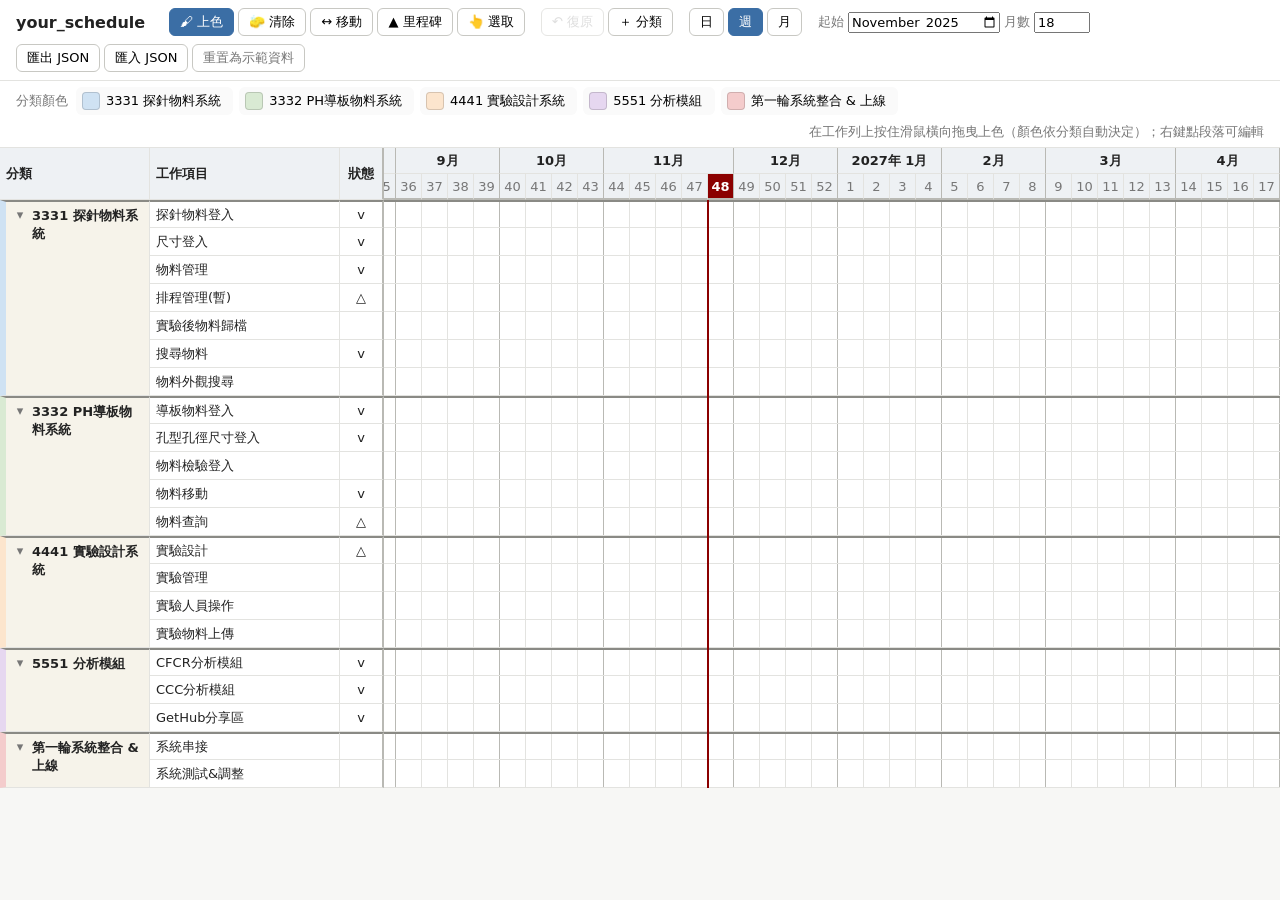
==== static/index.html @ 386b199b "v2.4 feat(gantt): 新增排程塊左右移動功能 - 工具列新增「移動」模式，按住排程塊左右拖曳 - 起點貼齊目前尺度的格子（週＝週一、月＝1 號、日＝當天），長度與文字不變 - 拖曳時原位" ====
<!doctype html>
<html lang="zh-Hant">
<head>
  <meta charset="utf-8">
  <meta name="viewport" content="width=device-width, initial-scale=1">
  <title>your_schedule 甘特圖</title>
  <link rel="stylesheet" href="style.css">
</head>
<body>
  <header class="toolbar">
    <h1>your_schedule</h1>

    <div class="group" id="modes" aria-label="操作模式">
      <button type="button" data-mode="paint" class="active" title="按住拖曳替工作上色">🖌 上色</button>
      <button type="button" data-mode="erase" title="按住拖曳清除上色">🧽 清除</button>
      <button type="button" data-mode="move" title="按住排程塊左右拖曳移動">↔ 移動</button>
      <button type="button" data-mode="milestone" title="點格子新增或編輯里程碑">▲ 里程碑</button>
      <button type="button" data-mode="select" title="點段落或里程碑編輯">👆 選取</button>
    </div>

    <div class="group">
      <button type="button" id="btn-undo" title="Ctrl+Z">↶ 復原</button>
      <button type="button" id="btn-add-cat">＋ 分類</button>
    </div>

    <div class="group" id="scales" aria-label="時間尺度">
      <button type="button" data-scale="day" title="一格＝一天">日</button>
      <button type="button" data-scale="week" title="一格＝一週（週一開始）">週</button>
      <button type="button" data-scale="month" title="一格＝一個月">月</button>
    </div>

    <div class="group">
      <label>起始 <input type="month" id="tl-start"></label>
      <label>月數 <input type="number" id="tl-months" min="1" max="60"></label>
    </div>

    <div class="group">
      <button type="button" id="btn-export">匯出 JSON</button>
      <button type="button" id="btn-import">匯入 JSON</button>
      <input type="file" id="file-import" accept="application/json,.json" hidden>
      <button type="button" id="btn-reset" class="subtle">重置為示範資料</button>
    </div>
  </header>

  <section class="legend-bar">
    <span class="legend-title">分類顏色</span>
    <div id="legend"></div>
    <span class="hint" id="hint"></span>
  </section>

  <main class="scroller" id="scroller">
    <div class="gantt" id="gantt"></div>
  </main>

  <div class="tip" id="tip" hidden></div>

  <dialog id="dlg">
    <form method="dialog" id="dlg-form">
      <h2 id="dlg-title"></h2>
      <div id="dlg-body"></div>
      <menu id="dlg-actions"></menu>
    </form>
  </dialog>

  <script src="store.js"></script>
  <script src="timescale.js"></script>
  <script src="gantt.js"></script>
  <script src="app.js"></script>
</body>
</html>
---- static/style.css ----
:root {
  --bg: #f7f7f5;
  --panel: #ffffff;
  --text: #222222;
  --muted: #777777;
  --line: #e3e3e0;
  --line-month: #b9b9b4;
  --line-cat: #8a8a85;
  --head-bg: #eef1f4;
  --cat-bg: #f6f3ea;
  --accent: #3b6ea5;
  --milestone: #c0392b;
  --today: #8b0000;

  --cat-w: 150px;
  --task-w: 190px;
  --status-w: 44px;
  --cell-w: 26px;
  --row-h: 28px;
  --head-h: 26px;
}

* {
  box-sizing: border-box;
}

html,
body {
  height: 100%;
  margin: 0;
}

body {
  display: flex;
  flex-direction: column;
  font-family: "Microsoft JhengHei", system-ui, sans-serif;
  font-size: 13px;
  background: var(--bg);
  color: var(--text);
}

button,
input,
select,
textarea {
  font: inherit;
}

button {
  padding: 4px 10px;
  border: 1px solid #c8c8c3;
  border-radius: 6px;
  background: var(--panel);
  cursor: pointer;
}

button:hover {
  border-color: var(--accent);
}

button:disabled {
  opacity: 0.45;
  cursor: default;
}

button.subtle {
  color: var(--muted);
}

/* ---- 工具列 ---- */
.toolbar {
  display: flex;
  flex-wrap: wrap;
  align-items: center;
  gap: 8px 16px;
  padding: 8px 16px;
  background: var(--panel);
  border-bottom: 1px solid var(--line);
}

.toolbar h1 {
  margin: 0 8px 0 0;
  font-size: 16px;
}

.toolbar .group {
  display: flex;
  align-items: center;
  gap: 4px;
}

.toolbar label {
  display: flex;
  align-items: center;
  gap: 4px;
  color: var(--muted);
}

.toolbar input[type="number"] {
  width: 56px;
}

#scales button {
  min-width: 34px;
}

#scales button.active,
#modes button.active {
  background: var(--accent);
  border-color: var(--accent);
  color: #fff;
}

/* ---- 圖例 ---- */
.legend-bar {
  display: flex;
  flex-wrap: wrap;
  align-items: center;
  gap: 8px;
  padding: 6px 16px;
  background: var(--panel);
  border-bottom: 1px solid var(--line);
}

.legend-title {
  color: var(--muted);
}

#legend {
  display: flex;
  flex-wrap: wrap;
  gap: 6px;
}

.legend-item {
  display: flex;
  align-items: center;
  gap: 6px;
  padding: 3px 10px 3px 4px;
  border: 2px solid transparent;
  border-radius: 6px;
  background: #fafafa;
}

.swatch {
  display: inline-block;
  width: 18px;
  height: 18px;
  border: 1px solid rgba(0, 0, 0, 0.15);
  border-radius: 4px;
}

.hint {
  margin-left: auto;
  color: var(--muted);
}

/* ---- 甘特主體 ---- */
.scroller {
  flex: 1;
  overflow: auto;
  position: relative;
}

.gantt {
  position: relative;
  display: grid;
  width: max-content;
  user-select: none;
  background: var(--panel);
}

.gantt > div {
  min-height: var(--row-h);
  border-bottom: 1px solid var(--line);
}

/* 左側三欄固定 */
.c-cat,
.c-task,
.c-status {
  position: sticky;
  z-index: 2;
  background: var(--panel);
  display: flex;
  align-items: center;
  padding: 0 6px;
  border-right: 1px solid var(--line);
}

.c-cat {
  left: 0;
  align-items: flex-start;
  padding-top: 5px;
  background: var(--cat-bg);
  font-weight: bold;
}

.c-task {
  left: var(--cat-w);
  gap: 4px;
}

.c-status {
  left: calc(var(--cat-w) + var(--task-w));
  justify-content: center;
  border-right: 2px solid var(--line-month);
  cursor: pointer;
}

.c-status:hover {
  background: #f0f4f8;
}

/* 表頭固定 */
.gantt > .h {
  position: sticky;
  z-index: 3;
  min-height: var(--head-h);
  background: var(--head-bg);
  display: flex;
  align-items: center;
  justify-content: center;
  border-right: 1px solid var(--line);
  font-weight: bold;
}

.h.top {
  top: 0;
}

.gantt > .h.bottom {
  top: var(--head-h);
  font-weight: normal;
  color: var(--muted);
  border-bottom: 2px solid var(--line-month);
}

.h.month,
.h.month-end {
  border-right: 1px solid var(--line-month);
}

.h.corner {
  z-index: 5;
  justify-content: flex-start;
  padding: 0 6px;
}

.h.corner.cat {
  left: 0;
}

.h.corner.task {
  left: var(--cat-w);
}

.h.corner.status {
  left: calc(var(--cat-w) + var(--task-w));
  justify-content: center;
  border-right: 2px solid var(--line-month);
}

/* 日檢視的週末格淡化 */
.gantt > .h.bottom.weekend {
  background: #e2e6ea;
  color: #a0a0a0;
}

/* 目前進度：表頭本格標深紅，主體畫一條貫穿的深紅線
   線的 z-index 低於固定欄與表頭，捲動時會被它們蓋住而不是浮在上面 */
.gantt > .h.bottom.today {
  color: #fff;
  background: var(--today);
  font-weight: bold;
}

.gantt > .today-line {
  min-height: 0;
  border: 0;
  position: absolute;
  top: 0;
  bottom: 0;
  width: 2px;
  margin-left: -1px;
  background: var(--today);
  z-index: 1;
  pointer-events: none;
}

/* 分類的第一列畫粗分隔線 */
.gantt > .cat-first {
  border-top: 2px solid var(--line-cat);
}

.cat-name {
  display: flex;
  align-items: flex-start;
  gap: 4px;
  width: 100%;
}

.cat-name .toggle {
  flex: none;
  width: 16px;
  border: none;
  padding: 0;
  background: none;
  color: var(--muted);
}

.cat-name .label {
  flex: 1;
  cursor: pointer;
  word-break: break-all;
}

/* 浮在分類格右上角，避免滑過時把只有一列的分類撐高 */
.cat-actions {
  display: none;
  position: absolute;
  top: 3px;
  right: 3px;
  gap: 2px;
  padding: 1px;
  border-radius: 5px;
  background: var(--cat-bg);
  box-shadow: 0 1px 4px rgba(0, 0, 0, 0.15);
  font-weight: normal;
}

.c-cat {
  flex-direction: column;
}

.c-cat:hover .cat-actions {
  display: flex;
}

.task-name {
  flex: 1;
  overflow: hidden;
  white-space: nowrap;
  text-overflow: ellipsis;
}

.row-actions {
  display: none;
  gap: 1px;
}

.c-task:hover .row-actions {
  display: flex;
}

.row-actions button,
.cat-actions button {
  padding: 0 3px;
  border: none;
  border-radius: 4px;
  background: none;
  font-size: 12px;
  line-height: 1.4;
}

.row-actions button:hover,
.cat-actions button:hover {
  background: #e8eef5;
}

.collapsed-note {
  color: var(--muted);
  font-style: italic;
}

/* 時間軸：一列一個元素，格線用背景畫
   --month-lines 由 gantt.js 依各月週數動態產生（每月 4 或 5 週），畫在每個月的右緣 */
.tl {
  position: relative;
  background-image:
    var(--month-lines, none),
    linear-gradient(to right, transparent calc(var(--cell-w) - 1px), var(--line) 0);
  background-size:
    100% 100%,
    var(--cell-w) 100%;
  background-repeat: no-repeat, repeat;
  cursor: crosshair;
}

.tl.summary {
  background-color: var(--cat-bg);
  cursor: default;
}

.mode-select .tl,
.mode-milestone .tl {
  cursor: pointer;
}

.bar {
  position: absolute;
  top: 4px;
  bottom: 4px;
  border-radius: 3px;
  border: 1px solid rgba(0, 0, 0, 0.12);
  padding: 0 4px;
  overflow: hidden;
  white-space: nowrap;
  text-overflow: ellipsis;
  font-size: 12px;
  line-height: calc(var(--row-h) - 10px);
  color: #333;
}

.tl.summary .bar {
  opacity: 0.55;
  top: 8px;
  bottom: 8px;
  color: transparent;
}

.mode-select .bar:hover,
.mode-move .bar:hover {
  outline: 2px solid var(--accent);
}

.mode-move .tl {
  cursor: default;
}

.mode-move .bar {
  cursor: grab;
}

/* 移動中：原位置淡化，預覽顯示落點 */
.bar.moving {
  opacity: 0.3;
}

.bar.preview {
  pointer-events: none;
  opacity: 0.75;
  border: 1px dashed #555;
}

.bar.preview.erase {
  background: repeating-linear-gradient(45deg, #fff, #fff 4px, #ddd 4px, #ddd 8px);
}

.ms {
  position: absolute;
  top: 0;
  bottom: 0;
  width: var(--cell-w);
  display: flex;
  align-items: center;
  justify-content: center;
  color: var(--milestone);
  font-size: 14px;
  z-index: 1;
}

.mode-select .ms:hover,
.mode-milestone .ms:hover {
  transform: scale(1.3);
}

/* ---- tooltip ---- */
.tip {
  position: fixed;
  z-index: 50;
  max-width: 280px;
  padding: 6px 9px;
  border-radius: 6px;
  background: rgba(30, 30, 30, 0.92);
  color: #fff;
  font-size: 12px;
  line-height: 1.5;
  white-space: pre-line;
  pointer-events: none;
}

/* ---- 對話框 ---- */
dialog {
  min-width: 340px;
  border: none;
  border-radius: 10px;
  padding: 16px 18px;
  box-shadow: 0 10px 40px rgba(0, 0, 0, 0.25);
}

dialog::backdrop {
  background: rgba(0, 0, 0, 0.25);
}

dialog h2 {
  margin: 0 0 12px;
  font-size: 15px;
}

.field {
  display: flex;
  flex-direction: column;
  gap: 4px;
  margin-bottom: 10px;
}

.field > span {
  color: var(--muted);
}

.field input[type="text"],
.field select,
.field textarea {
  padding: 5px 7px;
  border: 1px solid #c8c8c3;
  border-radius: 5px;
}

.field textarea {
  min-height: 60px;
  resize: vertical;
}

dialog menu {
  display: flex;
  justify-content: flex-end;
  gap: 6px;
  margin: 12px 0 0;
  padding: 0;
}

dialog menu .danger {
  margin-right: auto;
  color: #b03a2e;
}

dialog menu .primary {
  background: var(--accent);
  border-color: var(--accent);
  color: #fff;
}
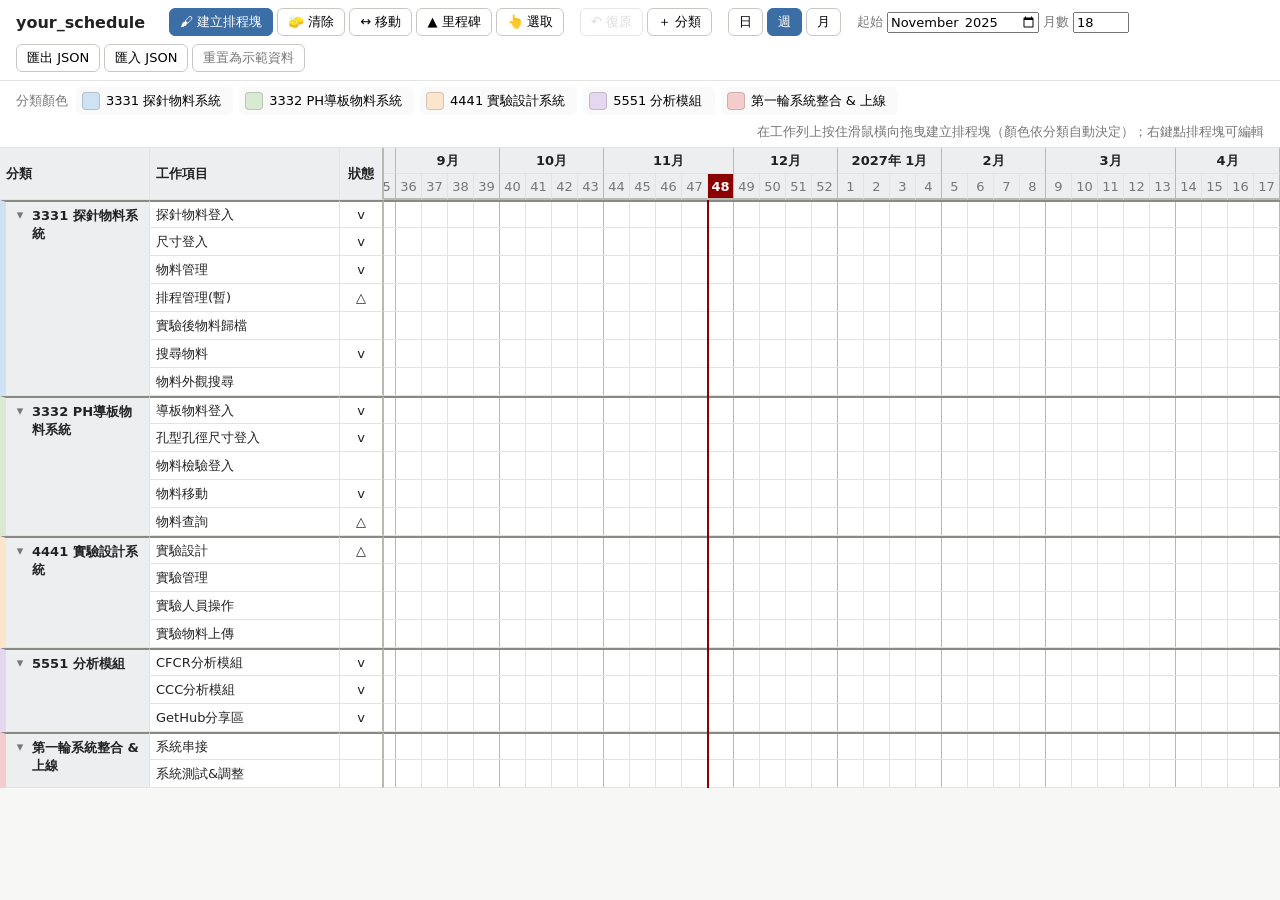
==== commit ed500464: "v2.6 feat(gantt): 反灰蓋上排程塊、分類淡色拉條與介面調整 - 反灰灰欄改蓋在排程塊上（半透明），原因直式置中顯示 - 分類顏色限定淡色，改色改為紅到紫的色相拉條，鮮豔色保留給實際完成" ====
--- a/static/index.html
+++ b/static/index.html
@@ -11,8 +11,8 @@
     <h1>your_schedule</h1>
 
     <div class="group" id="modes" aria-label="操作模式">
-      <button type="button" data-mode="paint" class="active" title="按住拖曳替工作上色">🖌 上色</button>
-      <button type="button" data-mode="erase" title="按住拖曳清除上色">🧽 清除</button>
+      <button type="button" data-mode="paint" class="active" title="按住拖曳建立排程塊">🖌 建立排程塊</button>
+      <button type="button" data-mode="erase" title="按住拖曳清除排程塊">🧽 清除</button>
       <button type="button" data-mode="move" title="按住排程塊左右拖曳移動">↔ 移動</button>
       <button type="button" data-mode="milestone" title="點格子新增或編輯里程碑">▲ 里程碑</button>
       <button type="button" data-mode="select" title="點段落或里程碑編輯">👆 選取</button>
--- a/static/style.css
+++ b/static/style.css
@@ -6,11 +6,13 @@
   --line: #e3e3e0;
   --line-month: #b9b9b4;
   --line-cat: #8a8a85;
-  --head-bg: #eef1f4;
-  --cat-bg: #f6f3ea;
+  --head-bg: #eceef0;
+  --cat-bg: var(--head-bg); /* 分類欄與表頭同色 */
   --accent: #3b6ea5;
   --milestone: #c0392b;
   --today: #8b0000;
+  --blocked: rgba(150, 150, 150, 0.38);
+  --blocked-head: #d5d9de;
 
   --cat-w: 150px;
   --task-w: 190px;
@@ -261,10 +263,98 @@
   border-right: 2px solid var(--line-month);
 }
 
-/* 日檢視的週末格淡化 */
-.gantt > .h.bottom.weekend {
-  background: #e2e6ea;
-  color: #a0a0a0;
+/* 反灰（不排工作）：表頭格灰底，主體畫一塊半透明灰欄，原因直式置中顯示
+   灰欄 z-index 1 蓋在排程塊上面（看得出那幾天沒有工作，但透過去仍看得到區塊是連續的）；
+   ▲ 里程碑與進度線排在它後面所以仍在上層，固定欄（z 2）與表頭（z 3）會蓋住它 */
+.gantt > .h.bottom.blocked {
+  background: var(--blocked-head);
+  color: #8a8a8a;
+}
+
+.gantt > .h.bottom.clickable {
+  cursor: pointer;
+}
+
+.gantt > .h.bottom.clickable:hover {
+  outline: 2px solid var(--accent);
+  outline-offset: -2px;
+}
+
+.gantt > .blocked-col {
+  position: absolute;
+  top: calc(var(--head-h) * 2);
+  bottom: 0;
+  min-height: 0;
+  border: 0;
+  z-index: 1;
+  display: flex;
+  align-items: center;
+  justify-content: center;
+  background: var(--blocked);
+  pointer-events: none;
+}
+
+.blocked-col .reason {
+  writing-mode: vertical-rl;
+  letter-spacing: 4px;
+  font-size: 13px;
+  font-weight: bold;
+  color: #4a4a4a;
+  text-shadow: 0 0 3px #fff, 0 0 3px #fff;
+}
+
+/* 分類顏色的色相拉條 */
+.hue-row {
+  display: flex;
+  align-items: center;
+  gap: 10px;
+}
+
+.hue-slider {
+  flex: 1;
+  height: 16px;
+  margin: 0;
+  border: 1px solid rgba(0, 0, 0, 0.15);
+  border-radius: 8px;
+  appearance: none;
+  -webkit-appearance: none;
+  cursor: pointer;
+}
+
+.hue-slider::-webkit-slider-thumb {
+  width: 18px;
+  height: 18px;
+  border: 2px solid #555;
+  border-radius: 50%;
+  background: #fff;
+  -webkit-appearance: none;
+}
+
+.hue-slider::-moz-range-thumb {
+  width: 14px;
+  height: 14px;
+  border: 2px solid #555;
+  border-radius: 50%;
+  background: #fff;
+}
+
+.hue-swatch {
+  width: 28px;
+  height: 28px;
+}
+
+.check-row {
+  display: flex;
+  align-items: center;
+  gap: 6px;
+  margin-bottom: 10px;
+  cursor: pointer;
+}
+
+.dialog-note {
+  color: var(--muted);
+  font-size: 12px;
+  line-height: 1.5;
 }
 
 /* 目前進度：表頭本格標深紅，主體畫一條貫穿的深紅線
@@ -387,8 +477,8 @@
   cursor: crosshair;
 }
 
+/* 收合後的摘要列底色維持白色，跟展開時一樣 */
 .tl.summary {
-  background-color: var(--cat-bg);
   cursor: default;
 }
 
@@ -510,6 +600,7 @@
 }
 
 .field input[type="text"],
+.field input[type="number"],
 .field select,
 .field textarea {
   padding: 5px 7px;
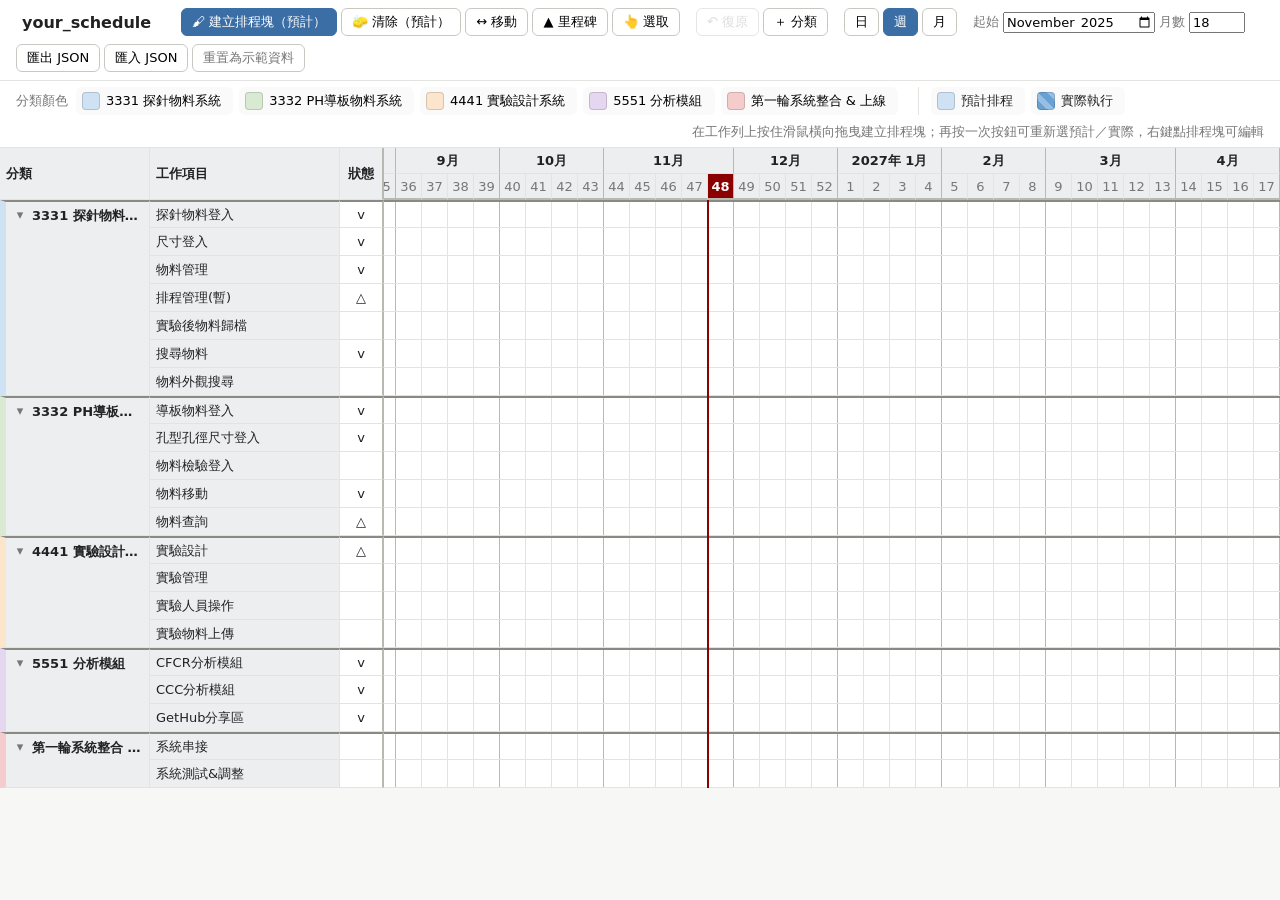
==== commit 7d73c5f2: "v2.7 feat(gantt): 新增實際執行排程、排程表名稱與分類欄寬調整 - 排程塊分預計排程與實際執行，實際執行為高彩度粗斜線並蓋在預計之上，可重疊 - 按下建立排程塊或清除時於按鈕下方彈出預" ====
--- a/static/index.html
+++ b/static/index.html
@@ -8,7 +8,7 @@
 </head>
 <body>
   <header class="toolbar">
-    <h1>your_schedule</h1>
+    <h1 id="sheet-title" title="點擊修改排程表名稱">your_schedule</h1>
 
     <div class="group" id="modes" aria-label="操作模式">
       <button type="button" data-mode="paint" class="active" title="按住拖曳建立排程塊">🖌 建立排程塊</button>
@@ -45,6 +45,7 @@
   <section class="legend-bar">
     <span class="legend-title">分類顏色</span>
     <div id="legend"></div>
+    <div class="kind-legend" id="kind-legend"></div>
     <span class="hint" id="hint"></span>
   </section>
 
@@ -53,6 +54,12 @@
   </main>
 
   <div class="tip" id="tip" hidden></div>
+
+  <!-- 按下「建立排程塊」或「清除」時，在按鈕下方彈出選擇預計／實際，選完即收起 -->
+  <div class="kind-menu" id="kind-menu" hidden>
+    <button type="button" data-kind="plan" title="預計排程：分類淡色">預計排程</button>
+    <button type="button" data-kind="actual" title="實際執行：高彩度粗斜線，蓋在預計排程上">實際執行</button>
+  </div>
 
   <dialog id="dlg">
     <form method="dialog" id="dlg-form">
--- a/static/style.css
+++ b/static/style.css
@@ -82,7 +82,14 @@
 
 .toolbar h1 {
   margin: 0 8px 0 0;
+  padding: 2px 6px;
+  border-radius: 6px;
   font-size: 16px;
+  cursor: pointer;
+}
+
+.toolbar h1:hover {
+  background: #eef2f6;
 }
 
 .toolbar .group {
@@ -104,6 +111,43 @@
 
 #scales button {
   min-width: 34px;
+}
+
+/* 建立排程塊／清除的預計、實際選單：彈出在按鈕下方，選完即收起 */
+.kind-menu {
+  position: fixed;
+  z-index: 40;
+  display: flex;
+  flex-direction: column;
+  gap: 2px;
+  min-width: 120px;
+  padding: 4px;
+  border: 1px solid var(--line);
+  border-radius: 8px;
+  background: var(--panel);
+  box-shadow: 0 6px 20px rgba(0, 0, 0, 0.18);
+}
+
+.kind-menu[hidden] {
+  display: none;
+}
+
+.kind-menu button {
+  border: none;
+  text-align: left;
+}
+
+.kind-menu button:hover {
+  background: #eef2f6;
+}
+
+.kind-menu button.active {
+  font-weight: bold;
+  color: var(--accent);
+}
+
+.kind-menu button.active::before {
+  content: "✓ ";
 }
 
 #scales button.active,
@@ -198,9 +242,11 @@
   font-weight: bold;
 }
 
+/* 工作項目欄與分類欄、表頭同一個淺灰底 */
 .c-task {
   left: var(--cat-w);
   gap: 4px;
+  background: var(--head-bg);
 }
 
 .c-status {
@@ -399,10 +445,40 @@
   color: var(--muted);
 }
 
+/* 分類名稱單行顯示，放不下時以「…」截斷；拉寬分類欄即可看全名 */
 .cat-name .label {
   flex: 1;
+  min-width: 0;
+  overflow: hidden;
+  white-space: nowrap;
+  text-overflow: ellipsis;
   cursor: pointer;
-  word-break: break-all;
+}
+
+/* 分類欄寬度拖曳把手 */
+.h.corner.cat {
+  position: sticky;
+}
+
+.col-resizer {
+  position: absolute;
+  top: 0;
+  right: -3px;
+  bottom: 0;
+  width: 7px;
+  cursor: col-resize;
+  z-index: 6;
+}
+
+.col-resizer:hover,
+.resizing .col-resizer {
+  background: var(--accent);
+  opacity: 0.5;
+}
+
+body.resizing {
+  cursor: col-resize;
+  user-select: none;
 }
 
 /* 浮在分類格右上角，避免滑過時把只有一列的分類撐高 */
@@ -502,6 +578,22 @@
   color: #333;
 }
 
+/* 實際執行：高彩度粗斜線，文字加白色描邊確保看得清楚 */
+.bar.actual {
+  border-color: rgba(0, 0, 0, 0.25);
+  color: #1f1f1f;
+  font-weight: bold;
+  text-shadow: 0 0 2px #fff, 0 0 2px #fff, 0 0 2px #fff;
+}
+
+.kind-legend {
+  display: flex;
+  gap: 6px;
+  margin-left: 12px;
+  padding-left: 12px;
+  border-left: 1px solid var(--line);
+}
+
 .tl.summary .bar {
   opacity: 0.55;
   top: 8px;
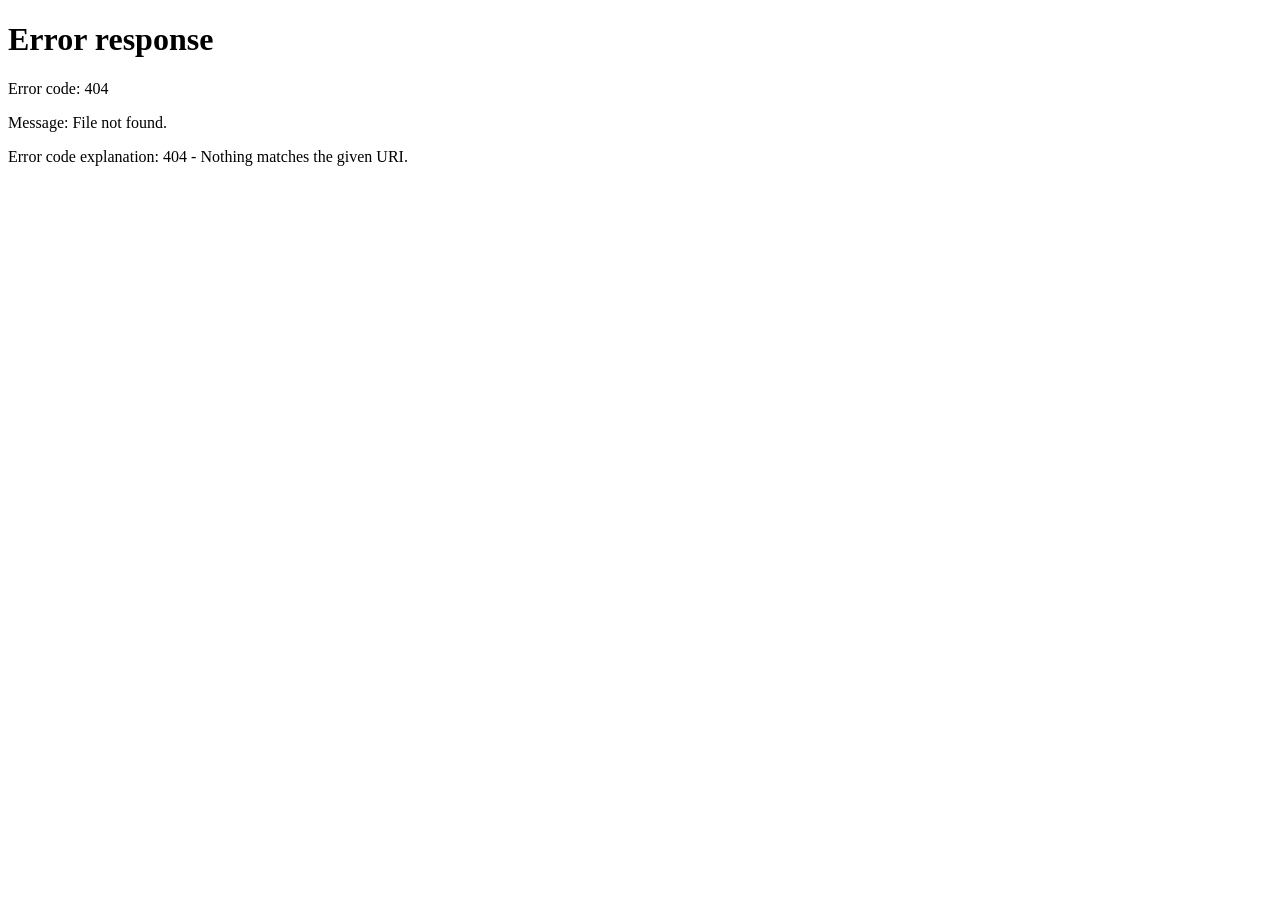
==== commit dd56cf7e: "v3.2 feat(app): 新增登入頁、排程表清單並讓甘特頁接上資料庫 - 登入頁仿 fellami-client，以 vr20_data.db accounts 唯讀驗證（accounts.py" ====
--- a/static/index.html
+++ b/static/index.html
@@ -8,6 +8,7 @@
 </head>
 <body>
   <header class="toolbar">
+    <button type="button" id="btn-back" class="subtle" title="回排程表清單">← 清單</button>
     <h1 id="sheet-title" title="點擊修改排程表名稱">your_schedule</h1>
 
     <div class="group" id="modes" aria-label="操作模式">
@@ -40,7 +41,20 @@
       <input type="file" id="file-import" accept="application/json,.json" hidden>
       <button type="button" id="btn-reset" class="subtle">重置為示範資料</button>
     </div>
+
+    <!-- 存檔＝整張表送回後端，存成新版本 -->
+    <div class="group" id="save-group">
+      <button type="button" id="btn-save" class="primary" title="Ctrl+S">💾 存檔</button>
+      <span class="save-status" id="save-status"></span>
+    </div>
+
+    <div class="group account">
+      <span class="user" id="user"></span>
+      <button type="button" id="btn-logout" class="subtle">登出</button>
+    </div>
   </header>
+
+  <div class="sheet-banner" id="sheet-banner" hidden></div>
 
   <section class="legend-bar">
     <span class="legend-title">分類顏色</span>
@@ -69,6 +83,7 @@
     </form>
   </dialog>
 
+  <script src="common.js"></script>
   <script src="store.js"></script>
   <script src="timescale.js"></script>
   <script src="gantt.js"></script>
--- a/static/style.css
+++ b/static/style.css
@@ -723,3 +723,72 @@
   border-color: var(--accent);
   color: #fff;
 }
+
+/* ---- 存檔、帳號、唯讀（v3 接上資料庫） ---- */
+.toolbar button.primary {
+  background: var(--accent);
+  border-color: var(--accent);
+  color: #fff;
+}
+
+.toolbar .account {
+  margin-left: auto;
+}
+
+.toolbar .user,
+.save-status {
+  color: var(--muted);
+}
+
+.save-status.dirty {
+  color: #b7791f;
+  font-weight: 700;
+}
+
+.save-status.error {
+  color: #b03a2e;
+}
+
+.sheet-banner {
+  padding: 6px 16px;
+  background: #fdf3e1;
+  border-bottom: 1px solid #f0d9a8;
+  color: #8a5a12;
+}
+
+.sheet-banner.error {
+  background: #fdecea;
+  border-color: #f2c4bf;
+  color: #b03a2e;
+}
+
+/* 唯讀：只留檢視相關的控制（尺度、匯出、回清單、帳號） */
+body.readonly #modes,
+body.readonly #btn-undo,
+body.readonly #btn-add-cat,
+body.readonly #btn-import,
+body.readonly #btn-reset,
+body.readonly #save-group,
+body.readonly .cat-actions,
+body.readonly .row-actions {
+  display: none !important;
+}
+
+body.readonly .c-cat .label,
+body.readonly .c-status,
+body.readonly .h.bottom.clickable {
+  cursor: default;
+}
+
+body.readonly .toolbar h1 {
+  cursor: default;
+}
+
+body.readonly .toolbar h1:hover {
+  background: none;
+}
+
+body.loading .scroller,
+body.loading .legend-bar {
+  visibility: hidden;
+}
